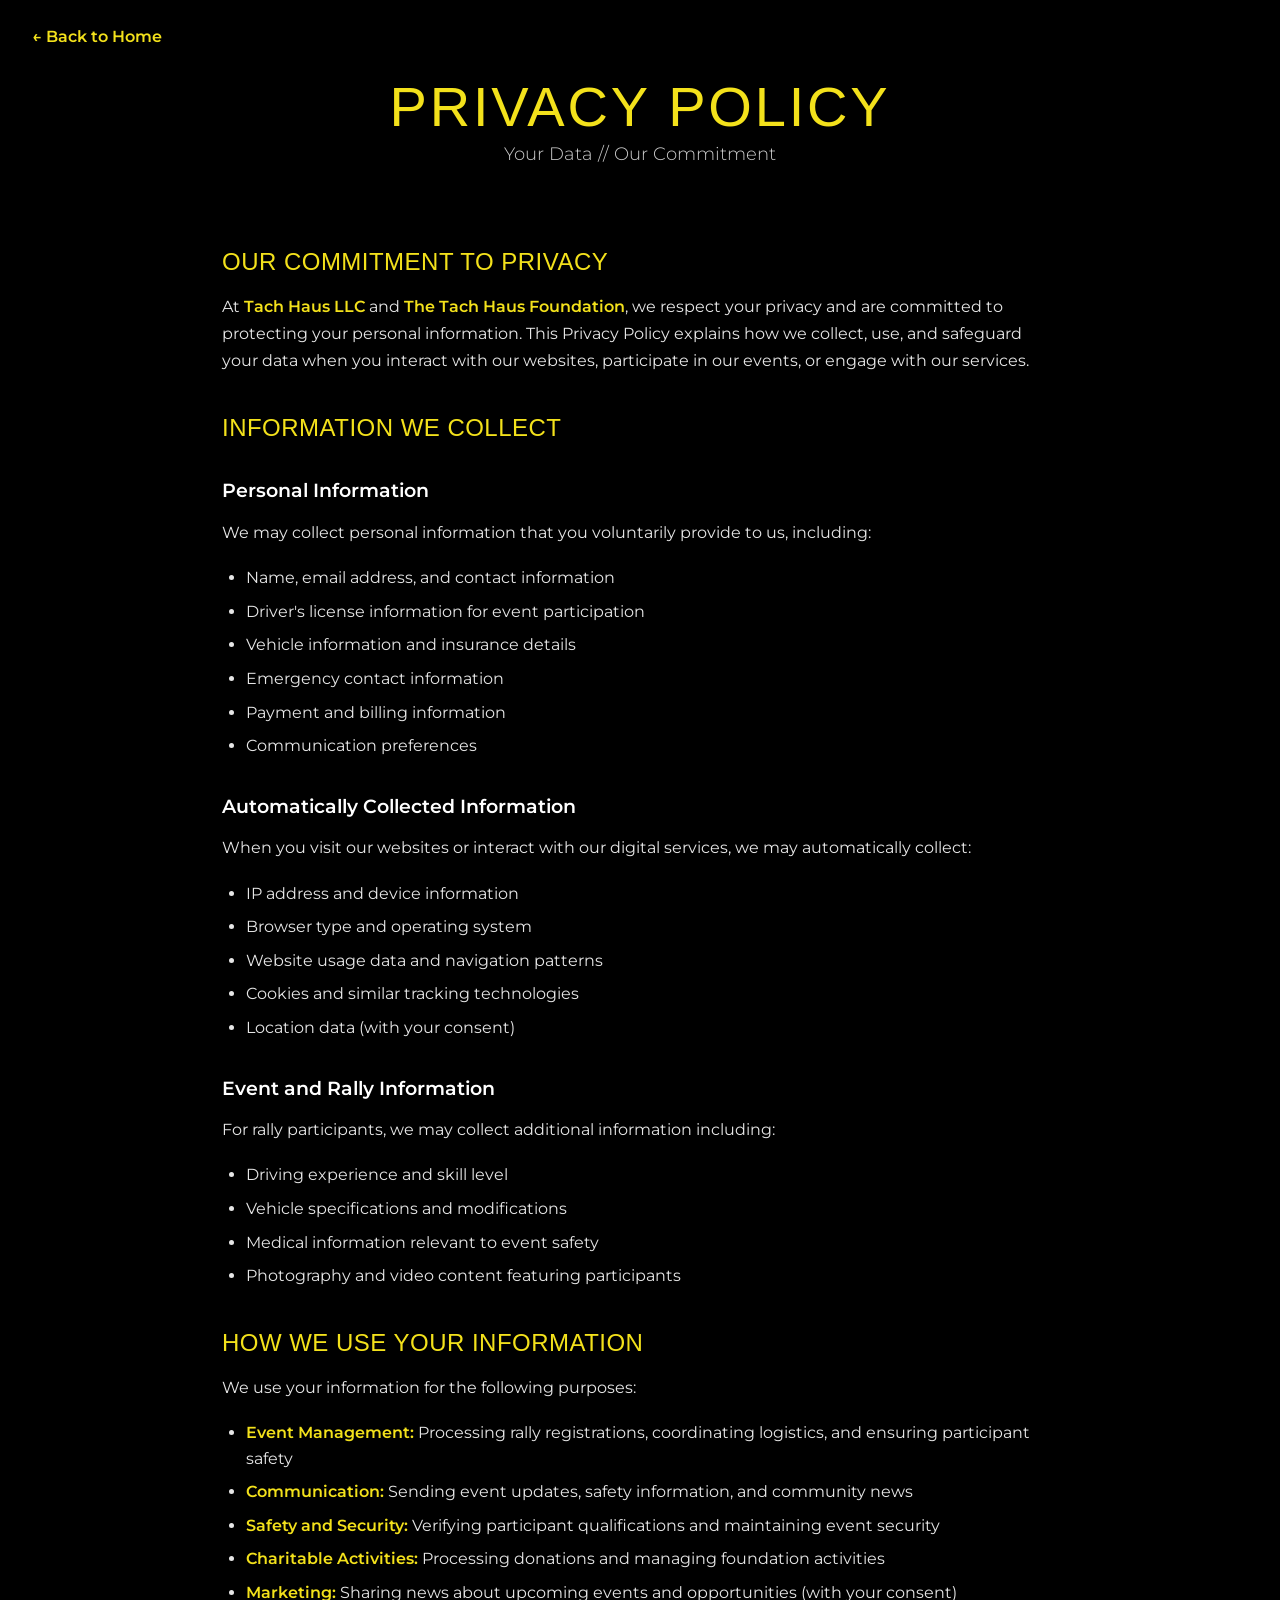
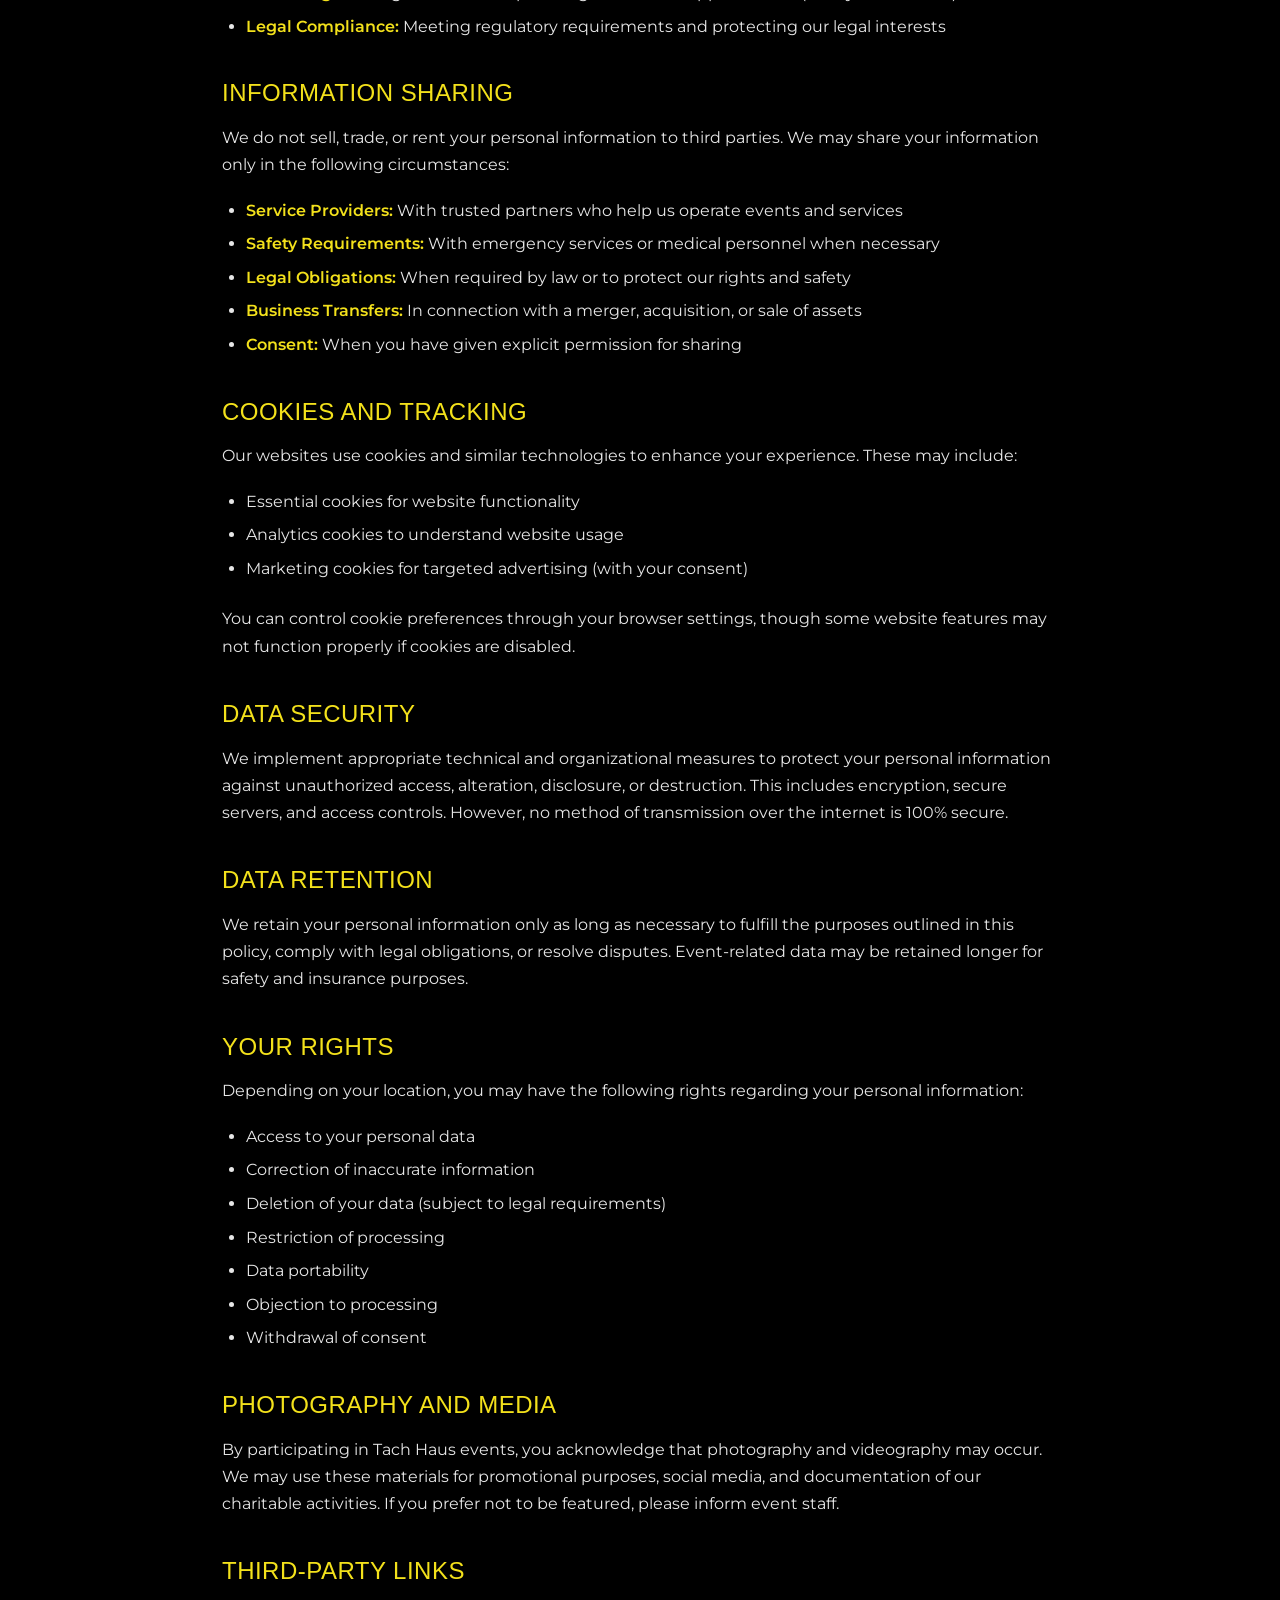
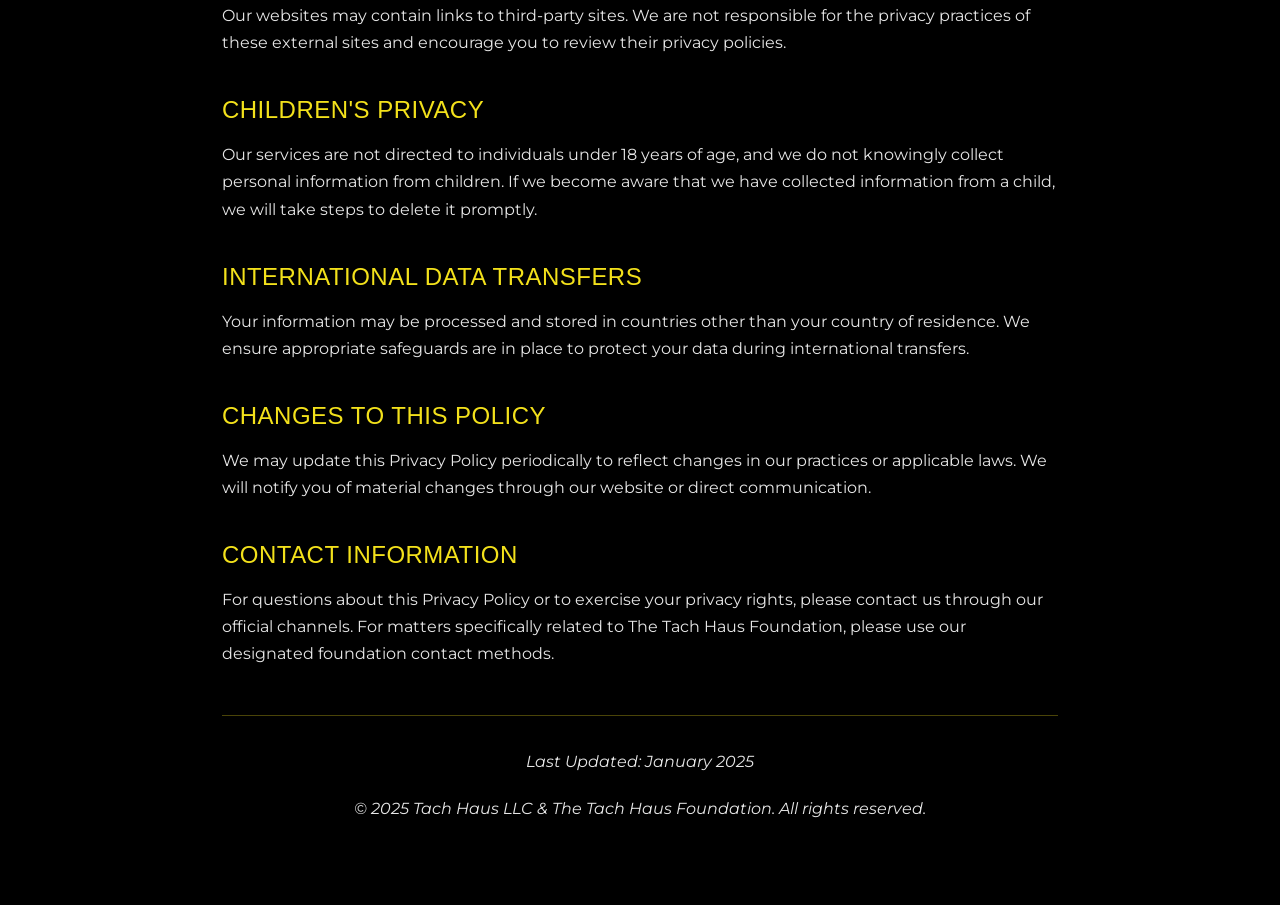
==== privacy-policy.html @ 339abbc1 "Initial commit: Tach Haus standalone site conversion" ====
<!DOCTYPE html>
<html lang="en">
<head>
    <meta charset="UTF-8">
    <meta name="viewport" content="width=device-width, initial-scale=1.0">
    <title>Tach Haus - Privacy Policy</title>
    <link rel="preconnect" href="https://fonts.googleapis.com">
    <link rel="preconnect" href="https://fonts.gstatic.com" crossorigin>
    <link href="https://fonts.googleapis.com/css2?family=Montserrat:wght@300;400;500;600;700;800;900&display=swap" rel="stylesheet">
    <style>
        * {
            margin: 0;
            padding: 0;
            box-sizing: border-box;
        }

        body {
            font-family: 'Montserrat', sans-serif;
            line-height: 1.6;
            color: white;
            background: #000;
            overflow-x: hidden;
        }

        .privacy-container {
            position: relative;
            min-height: 100vh;
            background-image: url('https://pub-56b6ef6d4c0b4a89a64f22ff8b078e4a.r2.dev/images/footer%20car%20interior.avif');
            background-size: cover;
            background-position: center;
            background-repeat: no-repeat;
            background-attachment: fixed;
        }

        .privacy-container::before {
            content: '';
            position: fixed;
            top: 0;
            left: 0;
            right: 0;
            bottom: 0;
            background: rgba(0, 0, 0, 0.75);
            backdrop-filter: blur(3px);
            z-index: 1;
        }

        .back-link {
            position: relative;
            z-index: 10;
            display: inline-block;
            margin: 1.5rem 0 0 2rem;
            color: #F3E11B;
            text-decoration: none;
            font-weight: 600;
            font-size: 1rem;
            transition: all 0.3s ease;
        }

        .back-link:hover {
            transform: translateX(-5px);
            text-decoration: underline;
        }

        .header {
            position: relative;
            z-index: 10;
            padding: 2rem 0;
            text-align: center;
        }

        .header h1 {
            font-family: 'Akira Expanded Demo', 'Impact', 'Franklin Gothic Bold', 'Arial Black', sans-serif;
            font-size: clamp(2rem, 5vw, 3.5rem);
            font-weight: normal;
            color: #F3E11B;
            text-transform: uppercase;
            letter-spacing: 0.05em;
            line-height: 0.9;
            margin-bottom: 0.5rem;
        }

        .header p {
            font-size: 1.1rem;
            color: rgba(255, 255, 255, 0.8);
            font-weight: 300;
        }

        .content-wrapper {
            position: relative;
            z-index: 5;
            max-width: 900px;
            margin: 0 auto;
            padding: 3rem 2rem 4rem 2rem;
        }

        .privacy-content {
            color: white;
        }

        .privacy-content h2 {
            font-family: 'Akira Expanded Demo', 'Impact', 'Franklin Gothic Bold', 'Arial Black', sans-serif;
            font-size: 1.5rem;
            font-weight: normal;
            color: #F3E11B;
            text-transform: uppercase;
            letter-spacing: 0.02em;
            margin-top: 2.5rem;
            margin-bottom: 1rem;
            line-height: 1.2;
        }

        .privacy-content h2:first-child {
            margin-top: 0;
        }

        .privacy-content h3 {
            font-size: 1.2rem;
            font-weight: 600;
            color: white;
            margin-top: 2rem;
            margin-bottom: 0.8rem;
        }

        .privacy-content p {
            font-size: 1rem;
            line-height: 1.7;
            margin-bottom: 1.2rem;
            color: rgba(255, 255, 255, 0.9);
        }

        .privacy-content ul {
            margin: 1rem 0 1.5rem 1.5rem;
            color: rgba(255, 255, 255, 0.9);
        }

        .privacy-content li {
            margin-bottom: 0.5rem;
            line-height: 1.6;
        }

        .highlight {
            color: #F3E11B;
            font-weight: 600;
        }

        .last-updated {
            text-align: center;
            margin-top: 3rem;
            padding-top: 2rem;
            border-top: 1px solid rgba(243, 225, 27, 0.3);
            color: rgba(255, 255, 255, 0.6);
            font-size: 0.9rem;
            font-style: italic;
        }

        /* Responsive Design */
        @media (max-width: 768px) {
            .privacy-container {
                background-attachment: scroll;
            }

            .back-link {
                margin: 1rem 0 0 1rem;
                font-size: 0.9rem;
            }

            .content-wrapper {
                margin: 1rem;
                padding: 2rem 1.5rem 3rem 1.5rem;
            }

            .header {
                padding: 1.5rem 1rem;
            }

            .privacy-content h2 {
                font-size: 1.3rem;
            }

            .privacy-content h3 {
                font-size: 1.1rem;
            }

            .privacy-content p {
                font-size: 0.95rem;
            }
        }

        @media (max-width: 480px) {
            .content-wrapper {
                margin: 0.5rem;
                padding: 1.5rem 1rem 2rem 1rem;
            }

            .privacy-content h2 {
                font-size: 1.2rem;
            }

            .privacy-content p {
                font-size: 0.9rem;
            }
        }
    </style>
</head>
<body>
    <div class="privacy-container">
        <a href="/" class="back-link">← Back to Home</a>
        
        <header class="header">
            <h1>Privacy Policy</h1>
            <p>Your Data // Our Commitment</p>
        </header>

        <div class="content-wrapper">
            <div class="privacy-content">
                <h2>Our Commitment to Privacy</h2>
                <p>At <span class="highlight">Tach Haus LLC</span> and <span class="highlight">The Tach Haus Foundation</span>, we respect your privacy and are committed to protecting your personal information. This Privacy Policy explains how we collect, use, and safeguard your data when you interact with our websites, participate in our events, or engage with our services.</p>

                <h2>Information We Collect</h2>
                <h3>Personal Information</h3>
                <p>We may collect personal information that you voluntarily provide to us, including:</p>
                <ul>
                    <li>Name, email address, and contact information</li>
                    <li>Driver's license information for event participation</li>
                    <li>Vehicle information and insurance details</li>
                    <li>Emergency contact information</li>
                    <li>Payment and billing information</li>
                    <li>Communication preferences</li>
                </ul>

                <h3>Automatically Collected Information</h3>
                <p>When you visit our websites or interact with our digital services, we may automatically collect:</p>
                <ul>
                    <li>IP address and device information</li>
                    <li>Browser type and operating system</li>
                    <li>Website usage data and navigation patterns</li>
                    <li>Cookies and similar tracking technologies</li>
                    <li>Location data (with your consent)</li>
                </ul>

                <h3>Event and Rally Information</h3>
                <p>For rally participants, we may collect additional information including:</p>
                <ul>
                    <li>Driving experience and skill level</li>
                    <li>Vehicle specifications and modifications</li>
                    <li>Medical information relevant to event safety</li>
                    <li>Photography and video content featuring participants</li>
                </ul>

                <h2>How We Use Your Information</h2>
                <p>We use your information for the following purposes:</p>
                <ul>
                    <li><span class="highlight">Event Management:</span> Processing rally registrations, coordinating logistics, and ensuring participant safety</li>
                    <li><span class="highlight">Communication:</span> Sending event updates, safety information, and community news</li>
                    <li><span class="highlight">Safety and Security:</span> Verifying participant qualifications and maintaining event security</li>
                    <li><span class="highlight">Charitable Activities:</span> Processing donations and managing foundation activities</li>
                    <li><span class="highlight">Marketing:</span> Sharing news about upcoming events and opportunities (with your consent)</li>
                    <li><span class="highlight">Legal Compliance:</span> Meeting regulatory requirements and protecting our legal interests</li>
                </ul>

                <h2>Information Sharing</h2>
                <p>We do not sell, trade, or rent your personal information to third parties. We may share your information only in the following circumstances:</p>
                <ul>
                    <li><span class="highlight">Service Providers:</span> With trusted partners who help us operate events and services</li>
                    <li><span class="highlight">Safety Requirements:</span> With emergency services or medical personnel when necessary</li>
                    <li><span class="highlight">Legal Obligations:</span> When required by law or to protect our rights and safety</li>
                    <li><span class="highlight">Business Transfers:</span> In connection with a merger, acquisition, or sale of assets</li>
                    <li><span class="highlight">Consent:</span> When you have given explicit permission for sharing</li>
                </ul>

                <h2>Cookies and Tracking</h2>
                <p>Our websites use cookies and similar technologies to enhance your experience. These may include:</p>
                <ul>
                    <li>Essential cookies for website functionality</li>
                    <li>Analytics cookies to understand website usage</li>
                    <li>Marketing cookies for targeted advertising (with your consent)</li>
                </ul>
                <p>You can control cookie preferences through your browser settings, though some website features may not function properly if cookies are disabled.</p>

                <h2>Data Security</h2>
                <p>We implement appropriate technical and organizational measures to protect your personal information against unauthorized access, alteration, disclosure, or destruction. This includes encryption, secure servers, and access controls. However, no method of transmission over the internet is 100% secure.</p>

                <h2>Data Retention</h2>
                <p>We retain your personal information only as long as necessary to fulfill the purposes outlined in this policy, comply with legal obligations, or resolve disputes. Event-related data may be retained longer for safety and insurance purposes.</p>

                <h2>Your Rights</h2>
                <p>Depending on your location, you may have the following rights regarding your personal information:</p>
                <ul>
                    <li>Access to your personal data</li>
                    <li>Correction of inaccurate information</li>
                    <li>Deletion of your data (subject to legal requirements)</li>
                    <li>Restriction of processing</li>
                    <li>Data portability</li>
                    <li>Objection to processing</li>
                    <li>Withdrawal of consent</li>
                </ul>

                <h2>Photography and Media</h2>
                <p>By participating in Tach Haus events, you acknowledge that photography and videography may occur. We may use these materials for promotional purposes, social media, and documentation of our charitable activities. If you prefer not to be featured, please inform event staff.</p>

                <h2>Third-Party Links</h2>
                <p>Our websites may contain links to third-party sites. We are not responsible for the privacy practices of these external sites and encourage you to review their privacy policies.</p>

                <h2>Children's Privacy</h2>
                <p>Our services are not directed to individuals under 18 years of age, and we do not knowingly collect personal information from children. If we become aware that we have collected information from a child, we will take steps to delete it promptly.</p>

                <h2>International Data Transfers</h2>
                <p>Your information may be processed and stored in countries other than your country of residence. We ensure appropriate safeguards are in place to protect your data during international transfers.</p>

                <h2>Changes to This Policy</h2>
                <p>We may update this Privacy Policy periodically to reflect changes in our practices or applicable laws. We will notify you of material changes through our website or direct communication.</p>

                <h2>Contact Information</h2>
                <p>For questions about this Privacy Policy or to exercise your privacy rights, please contact us through our official channels. For matters specifically related to The Tach Haus Foundation, please use our designated foundation contact methods.</p>

                <div class="last-updated">
                    <p>Last Updated: January 2025</p>
                    <p>© 2025 Tach Haus LLC & The Tach Haus Foundation. All rights reserved.</p>
                </div>
            </div>
        </div>
    </div>
</body>
</html>
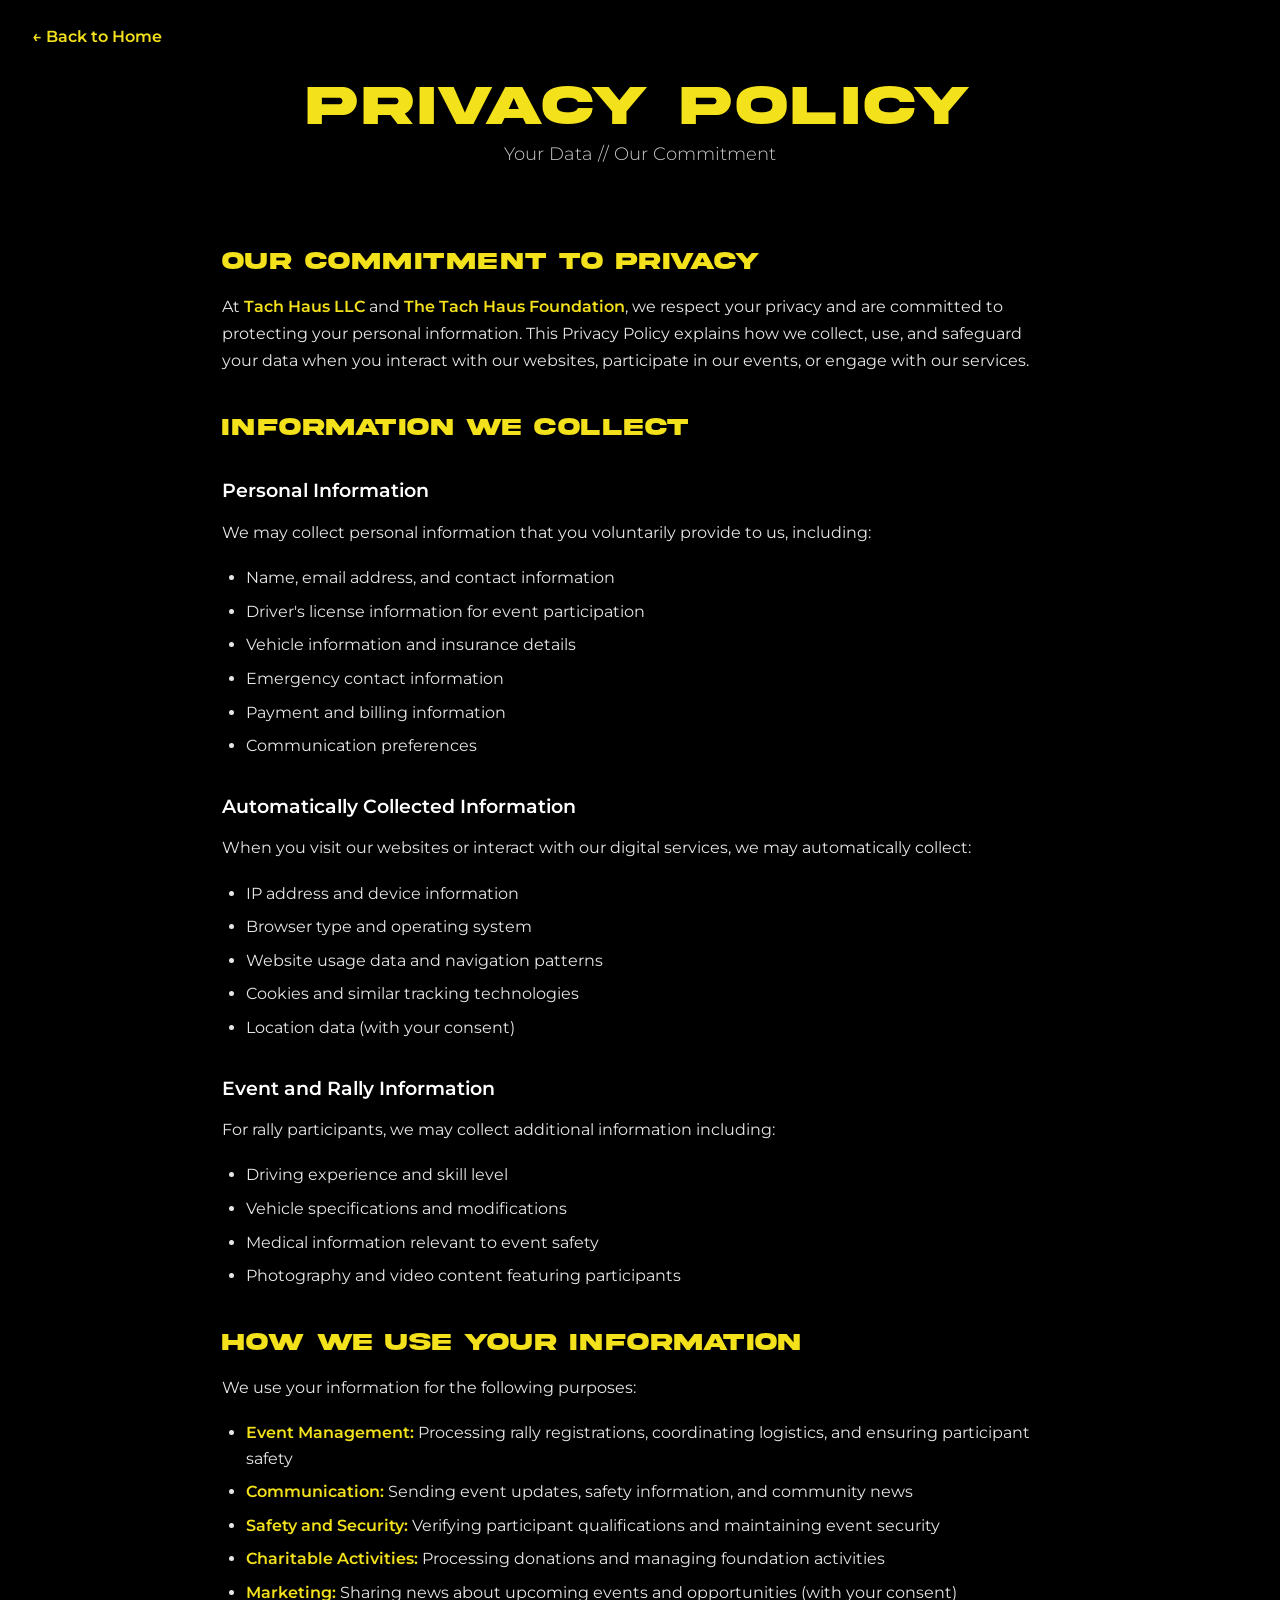
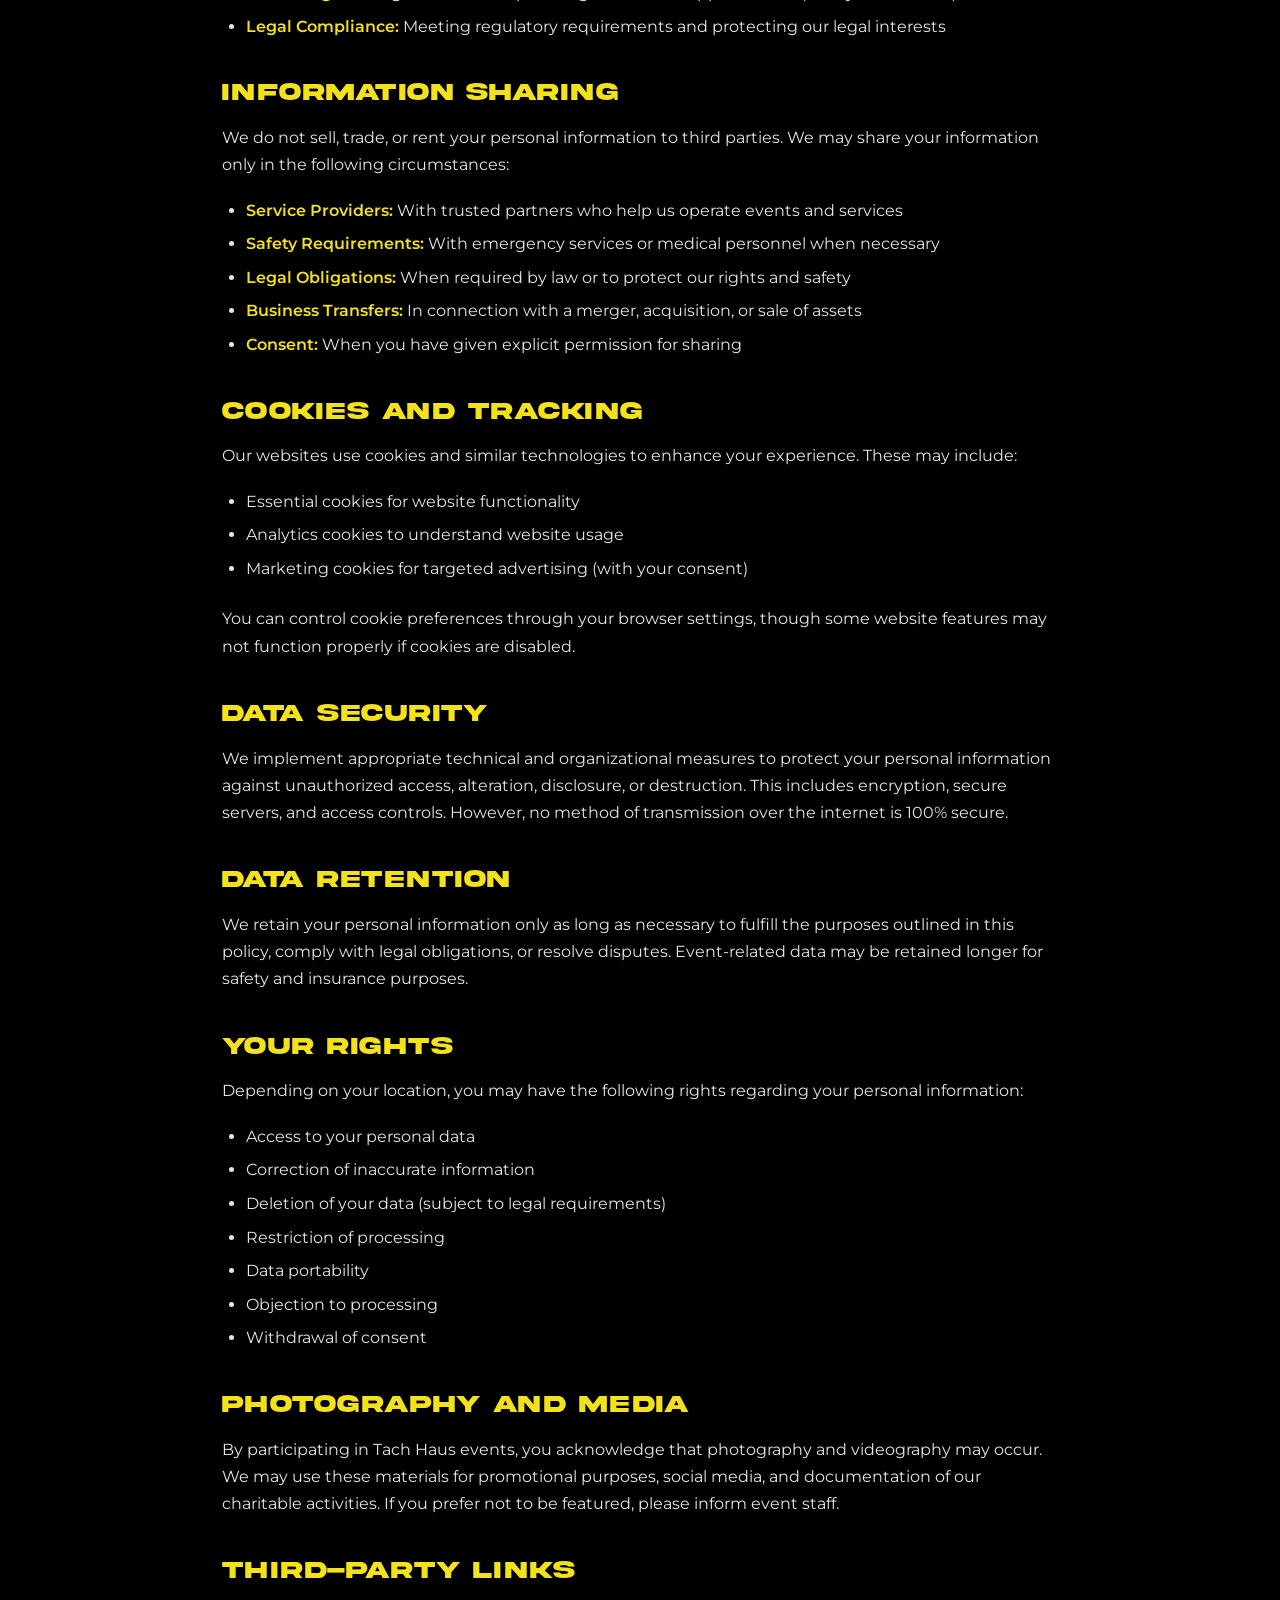
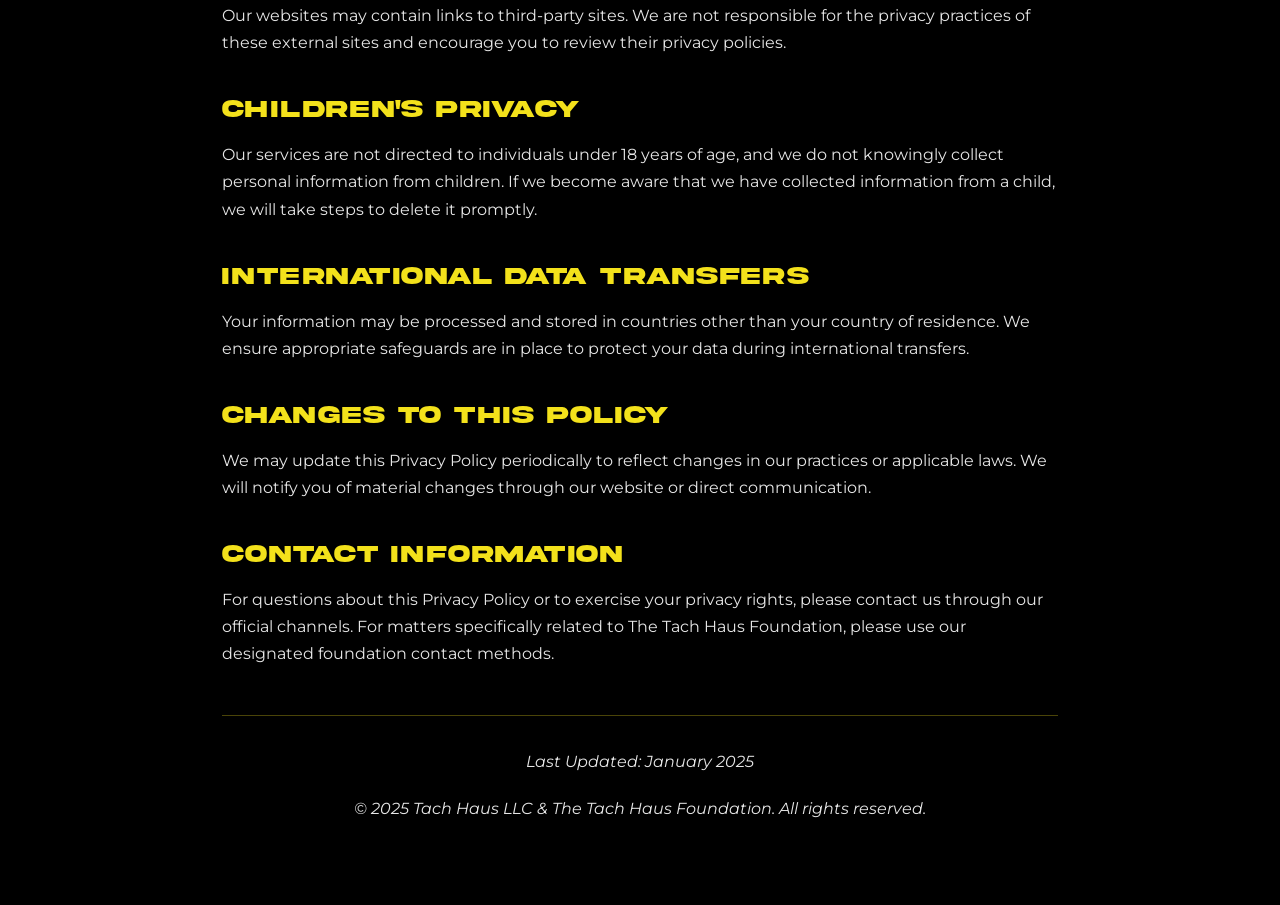
==== commit 6e1e00f1: "Add 404 page and fix Akira font on TOS/Privacy Policy pages" ====
--- a/privacy-policy.html
+++ b/privacy-policy.html
@@ -4,10 +4,30 @@
     <meta charset="UTF-8">
     <meta name="viewport" content="width=device-width, initial-scale=1.0">
     <title>Tach Haus - Privacy Policy</title>
+    
+    <!-- Favicons -->
+    <link rel="icon" type="image/x-icon" href="https://pub-56b6ef6d4c0b4a89a64f22ff8b078e4a.r2.dev/images/favicons/favicon.ico">
+    <link rel="icon" type="image/svg+xml" href="https://pub-56b6ef6d4c0b4a89a64f22ff8b078e4a.r2.dev/images/favicons/favicon.svg">
+    <link rel="icon" type="image/png" sizes="96x96" href="https://pub-56b6ef6d4c0b4a89a64f22ff8b078e4a.r2.dev/images/favicons/favicon-96x96.png">
+    <link rel="apple-touch-icon" sizes="180x180" href="https://pub-56b6ef6d4c0b4a89a64f22ff8b078e4a.r2.dev/images/favicons/apple-touch-icon.png">
+    <link rel="manifest" href="https://pub-56b6ef6d4c0b4a89a64f22ff8b078e4a.r2.dev/images/favicons/site.webmanifest">
+
+    <!-- Preload Akira font -->
+    <link rel="preload" href="fonts/Akira-Expanded-Demo.otf" as="font" type="font/otf" crossorigin>
+    
     <link rel="preconnect" href="https://fonts.googleapis.com">
     <link rel="preconnect" href="https://fonts.gstatic.com" crossorigin>
     <link href="https://fonts.googleapis.com/css2?family=Montserrat:wght@300;400;500;600;700;800;900&display=swap" rel="stylesheet">
     <style>
+        /* Custom Fonts */
+        @font-face {
+            font-family: 'Akira Expanded Demo';
+            src: url('fonts/Akira-Expanded-Demo.otf') format('opentype');
+            font-weight: 400;
+            font-style: normal;
+            font-display: swap;
+        }
+
         * {
             margin: 0;
             padding: 0;
